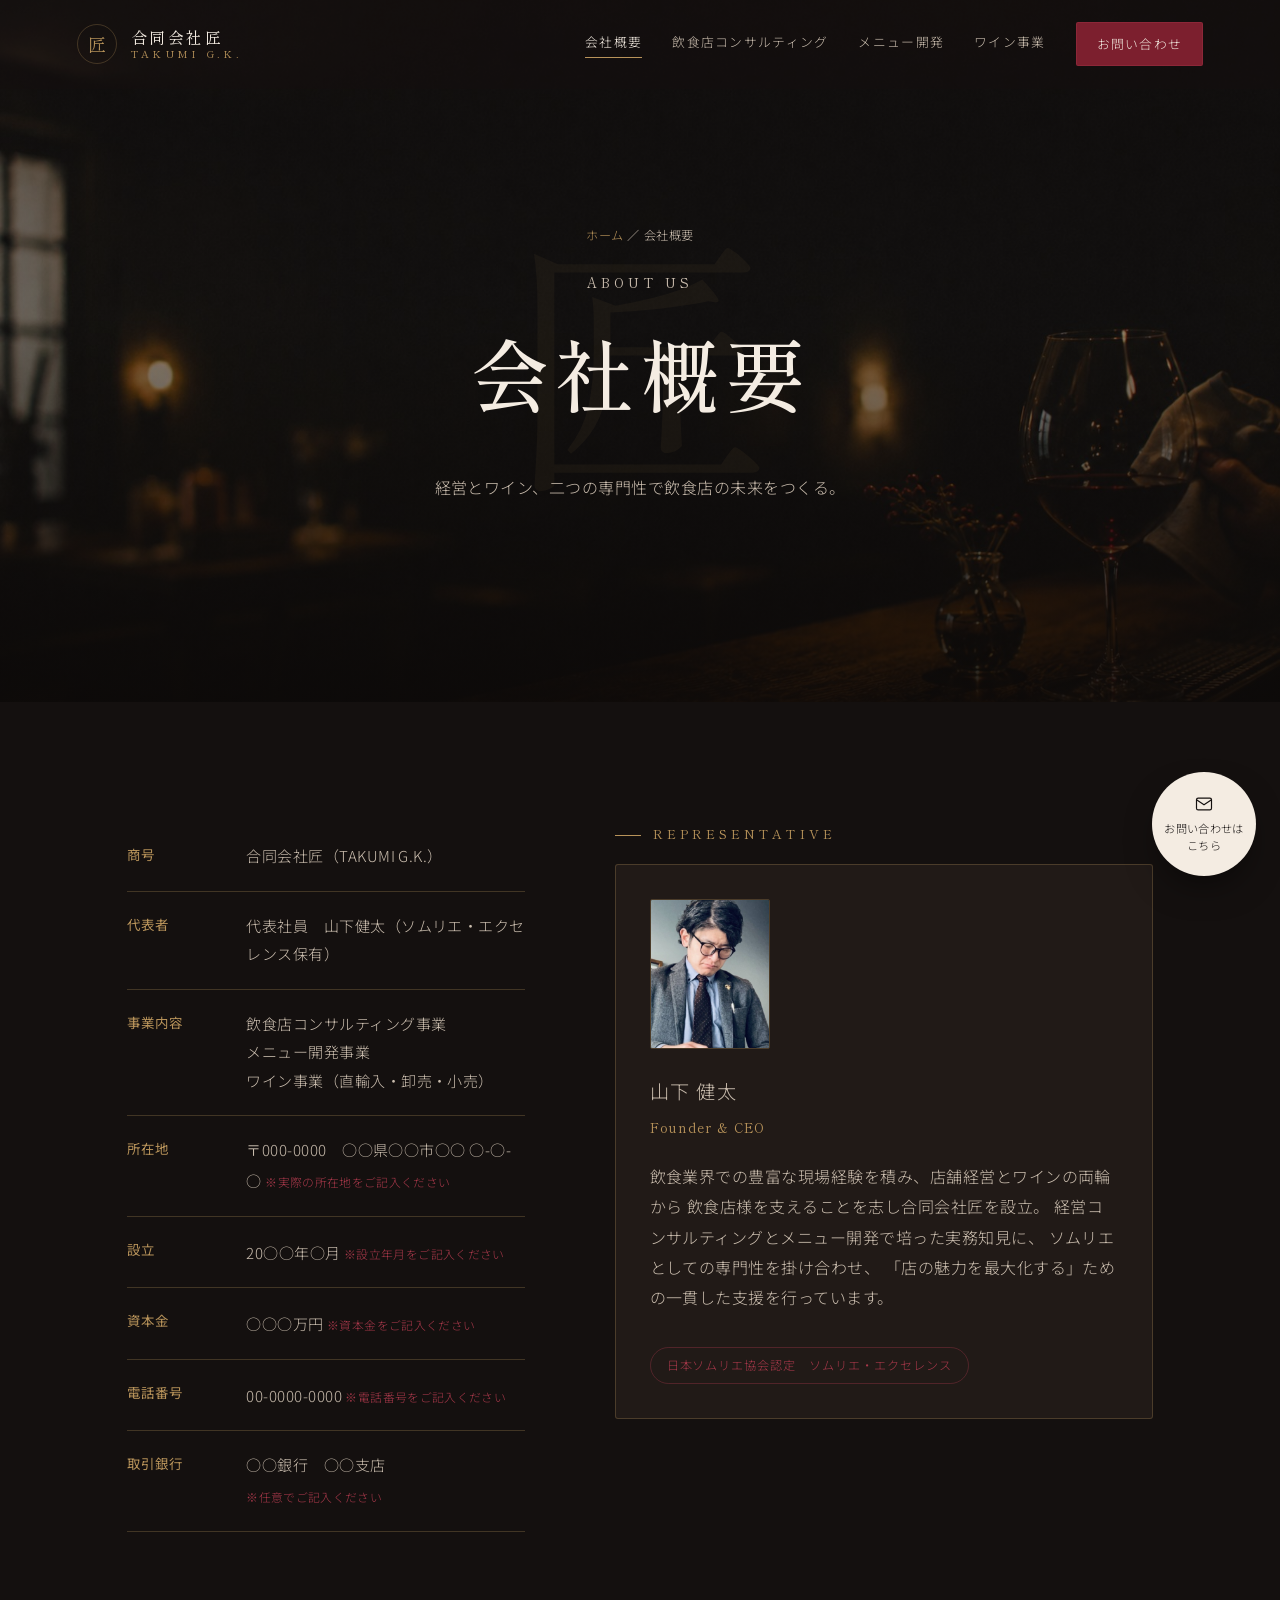
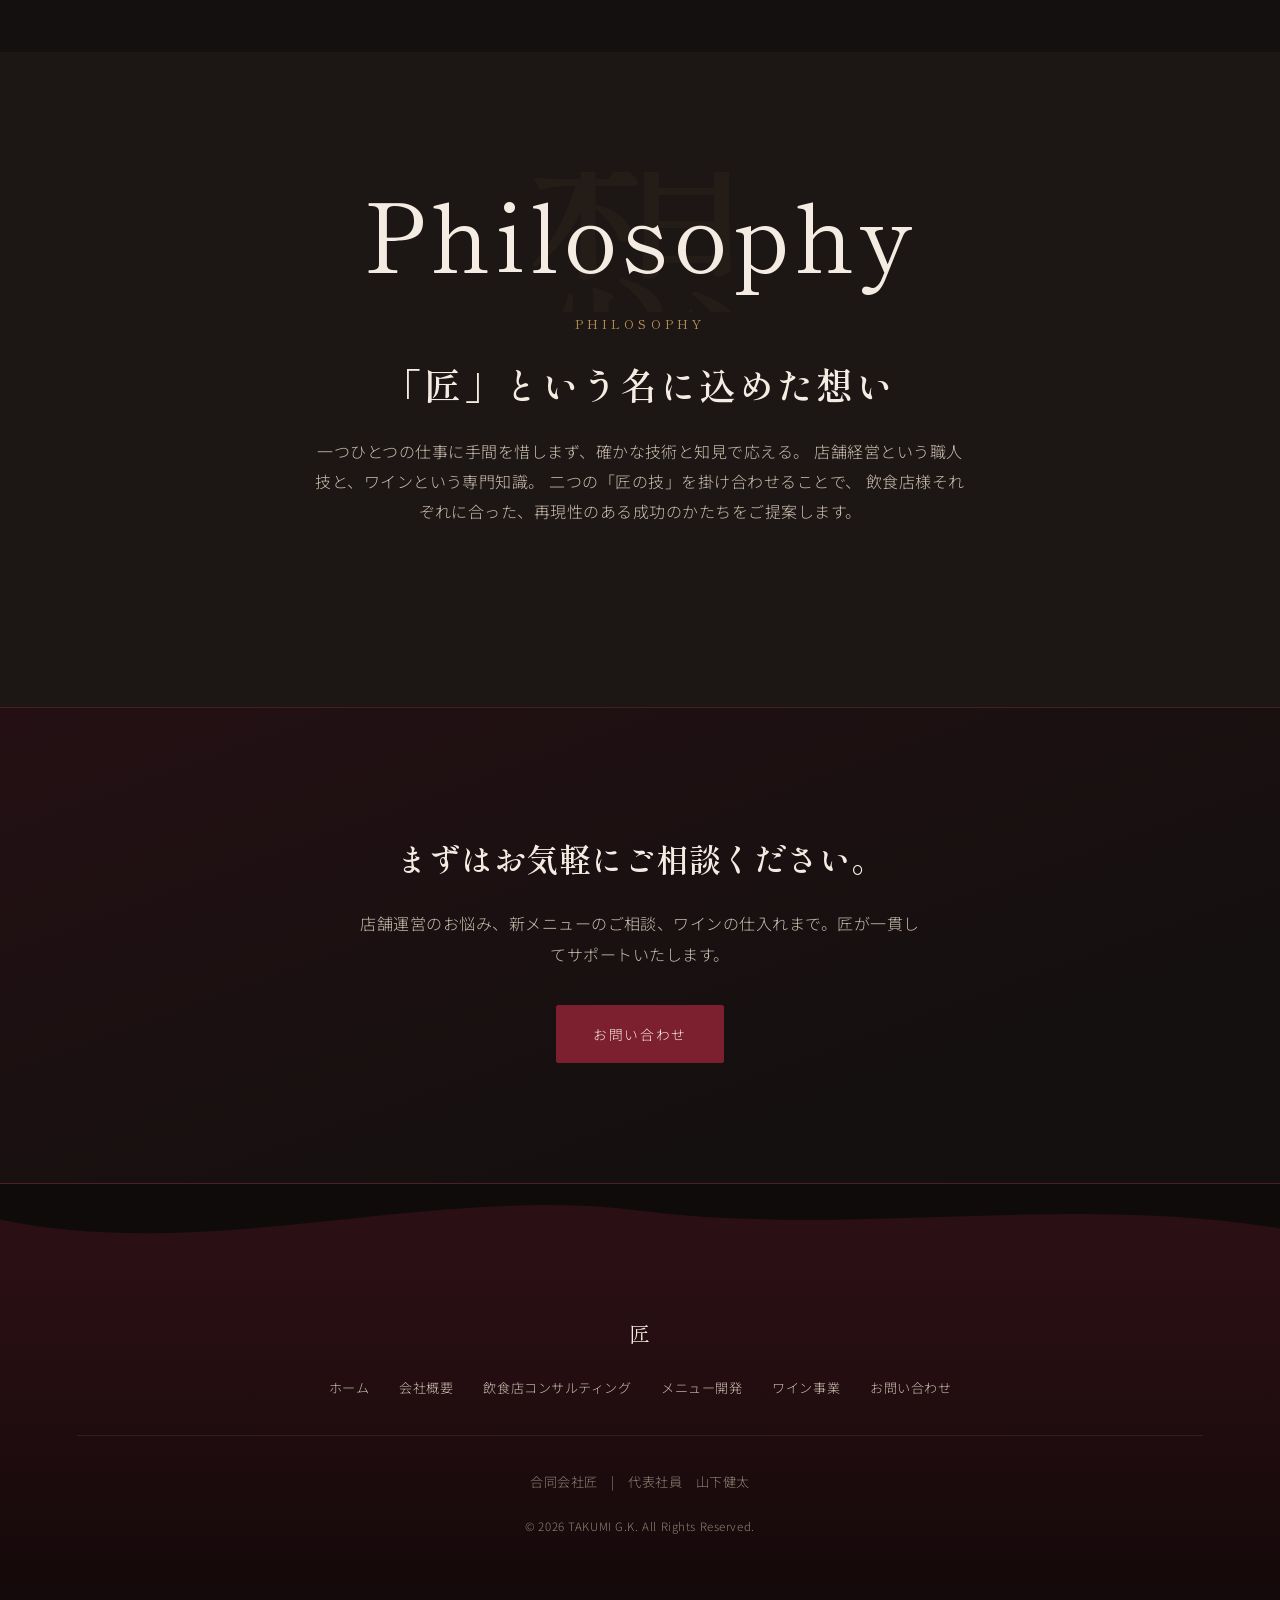
==== about.html @ 28803768 "Set up takumi-corporate-site as an independent GitHub Pages site Moves the 合同会社匠 corporate site out " ====
<!DOCTYPE html>
<html lang="ja">
<head>
<meta charset="UTF-8">
<meta name="viewport" content="width=device-width, initial-scale=1.0">
<title>会社概要 | 合同会社匠</title>
<meta name="description" content="合同会社匠の会社概要。代表社員・山下健太（ソムリエ・エクセレンス保有）が率いる、飲食店コンサルティング・メニュー開発・ワイン事業の企業情報をご紹介します。">
<link rel="icon" href="data:image/svg+xml,%3Csvg xmlns='http://www.w3.org/2000/svg' viewBox='0 0 100 100'%3E%3Crect width='100' height='100' rx='20' fill='%2314100f'/%3E%3Ctext x='50' y='68' font-size='55' text-anchor='middle' fill='%23b8935a' font-family='serif'%3E匠%3C/text%3E%3C/svg%3E">
<link rel="preconnect" href="https://fonts.googleapis.com">
<link rel="preconnect" href="https://fonts.gstatic.com" crossorigin>
<link href="https://fonts.googleapis.com/css2?family=Shippori+Mincho:wght@400;500;600;700&family=Noto+Sans+JP:wght@300;400;500&display=swap" rel="stylesheet">
<link rel="stylesheet" href="css/style.css">
<noscript><style>.reveal{opacity:1!important;transform:none!important;}.hero-eyebrow,.hero-title,.hero-tagline,.hero-cta{opacity:1!important;animation:none!important;}</style></noscript>
</head>
<body id="top">

<div class="loader" id="loader"><span class="loader-mark">匠</span><span class="loader-sub">TAKUMI G.K.</span></div>

<header class="site-header" id="siteHeader">
  <div class="header-inner">
    <a href="index.html" class="brand">
      <span class="brand-mark">匠</span>
      <span class="brand-text">
        <span class="brand-name">合同会社匠</span>
        <span class="brand-sub">TAKUMI G.K.</span>
      </span>
    </a>
    <nav class="main-nav" id="mainNav">
      <a href="about.html" class="active">会社概要</a>
      <a href="consulting.html">飲食店コンサルティング</a>
      <a href="menu-development.html">メニュー開発</a>
      <a href="wine.html">ワイン事業</a>
      <a href="contact.html" class="nav-cta">お問い合わせ</a>
    </nav>
    <button class="nav-toggle" id="navToggle" aria-label="メニュー">
      <span></span><span></span><span></span>
    </button>
  </div>
</header>

<main>

  <section class="page-hero photo-about">
    <span class="page-hero-ghost">匠</span>
    <p class="breadcrumb"><a href="index.html">ホーム</a> ／ 会社概要</p>
    <p class="page-hero-en">About Us</p>
    <h1>会社概要</h1>
    <p>経営とワイン、二つの専門性で飲食店の未来をつくる。</p>
  </section>

  <section>
    <div class="section-inner about-grid">
      <div class="reveal">
        <table class="info-table">
          <tr>
            <th>商号</th>
            <td>合同会社匠（TAKUMI G.K.）</td>
          </tr>
          <tr>
            <th>代表者</th>
            <td>代表社員　山下健太（ソムリエ・エクセレンス保有）</td>
          </tr>
          <tr>
            <th>事業内容</th>
            <td>
              飲食店コンサルティング事業<br>
              メニュー開発事業<br>
              ワイン事業（直輸入・卸売・小売）
            </td>
          </tr>
          <tr>
            <th>所在地</th>
            <td>
              〒000-0000　○○県○○市○○ ○-○-○
              <span class="placeholder-note">※実際の所在地をご記入ください</span>
            </td>
          </tr>
          <tr>
            <th>設立</th>
            <td>
              20○○年○月
              <span class="placeholder-note">※設立年月をご記入ください</span>
            </td>
          </tr>
          <tr>
            <th>資本金</th>
            <td>
              ○○○万円
              <span class="placeholder-note">※資本金をご記入ください</span>
            </td>
          </tr>
          <tr>
            <th>電話番号</th>
            <td>
              00-0000-0000
              <span class="placeholder-note">※電話番号をご記入ください</span>
            </td>
          </tr>
          <tr>
            <th>取引銀行</th>
            <td>
              ○○銀行　○○支店
              <span class="placeholder-note">※任意でご記入ください</span>
            </td>
          </tr>
        </table>
      </div>

      <div class="reveal">
        <p class="section-label">Representative</p>
        <div class="profile-card">
          <img src="images/about-profile.jpg" alt="代表 山下健太" class="profile-photo">
          <p class="profile-name">山下 健太</p>
          <span class="profile-role">Founder &amp; CEO</span>
          <p>
            飲食業界での豊富な現場経験を積み、店舗経営とワインの両輪から
            飲食店様を支えることを志し合同会社匠を設立。
            経営コンサルティングとメニュー開発で培った実務知見に、
            ソムリエとしての専門性を掛け合わせ、
            「店の魅力を最大化する」ための一貫した支援を行っています。
          </p>
          <span class="profile-cert">日本ソムリエ協会認定　ソムリエ・エクセレンス</span>
        </div>
      </div>
    </div>
  </section>

  <section class="bg-alt">
    <div class="giant-title-wrap reveal">
      <span class="ghost">想</span>
      <h2 class="giant-title">Philosophy</h2>
    </div>
    <div class="section-inner">
      <div class="section-head center reveal">
        <p class="section-label center-label">Philosophy</p>
        <h2 class="section-title">「匠」という名に込めた想い</h2>
        <p class="lead center-text">
          一つひとつの仕事に手間を惜しまず、確かな技術と知見で応える。
          店舗経営という職人技と、ワインという専門知識。
          二つの「匠の技」を掛け合わせることで、
          飲食店様それぞれに合った、再現性のある成功のかたちをご提案します。
        </p>
      </div>
    </div>
  </section>

  <section class="cta-band">
    <div class="section-inner reveal">
      <h2>まずはお気軽にご相談ください。</h2>
      <p>店舗運営のお悩み、新メニューのご相談、ワインの仕入れまで。匠が一貫してサポートいたします。</p>
      <div class="cta-buttons">
        <a href="contact.html" class="btn btn-primary">お問い合わせ</a>
      </div>
    </div>
  </section>

</main>

<footer class="site-footer">
  <svg class="footer-wave" viewBox="0 0 1440 100" preserveAspectRatio="none" xmlns="http://www.w3.org/2000/svg">
    <path fill="#2a0f14" d="M0,40 C240,90 480,0 720,30 C960,60 1200,10 1440,50 L1440,100 L0,100 Z"></path>
  </svg>
  <div class="footer-inner">
    <p class="footer-brand">匠</p>
    <nav class="footer-nav">
      <a href="index.html">ホーム</a>
      <a href="about.html">会社概要</a>
      <a href="consulting.html">飲食店コンサルティング</a>
      <a href="menu-development.html">メニュー開発</a>
      <a href="wine.html">ワイン事業</a>
      <a href="contact.html">お問い合わせ</a>
    </nav>
    <p class="footer-meta">合同会社匠　|　代表社員　山下健太</p>
    <p class="copyright">&copy; <span id="year"></span> TAKUMI G.K. All Rights Reserved.</p>
  </div>
</footer>

<a href="contact.html" class="floating-cta">
  <svg viewBox="0 0 24 24" fill="none" stroke="currentColor" stroke-width="1.4" stroke-linecap="round" stroke-linejoin="round"><rect x="3" y="5" width="18" height="14" rx="2"/><path d="m3 7 9 6 9-6"/></svg>
  お問い合わせは<br>こちら
</a>

<script src="js/script.js"></script>
</body>
</html>
---- css/style.css ----
/* ==========================================================
   合同会社匠 TAKUMI G.K. — Corporate Site Style
   ========================================================== */

:root{
  --bg:        #14100f;
  --bg-alt:    #1c1614;
  --bg-card:   #211a17;
  --ink:       #f4ece2;
  --ink-soft:  #cabdae;
  --ink-mute:  #8f8275;
  --gold:      #b8935a;
  --gold-soft: #8d774f;
  --gold-line: rgba(184,147,90,0.28);
  --wine:      #7c1f2e;
  --wine-light:#a8384a;
  --wine-line: rgba(168,56,74,0.35);
  --serif:     'Shippori Mincho', 'Noto Serif JP', serif;
  --sans:      'Noto Sans JP', -apple-system, BlinkMacSystemFont, sans-serif;
  --accent-en: var(--serif); /* unified to one elegant serif — no second typeface */
  --ease: cubic-bezier(.22,.61,.36,1);
}

*, *::before, *::after{ box-sizing: border-box; }
html{ scroll-behavior: smooth; }

/* ---------- Loader ---------- */
.loader{
  position:fixed; inset:0; z-index:999;
  background: var(--bg);
  display:flex; align-items:center; justify-content:center; flex-direction:column;
  transition: opacity .9s var(--ease), visibility .9s var(--ease);
}
.loader-mark{
  font-family: var(--serif); color: var(--gold); font-size: 2.4rem;
  letter-spacing: .5em; padding-left: .5em;
  opacity:0; animation: loaderFade 1.6s var(--ease) forwards;
}
.loader-sub{
  display:block; font-family: var(--accent-en); font-style: normal;
  font-size: .7rem; letter-spacing: .4em; color: var(--ink-mute);
  margin-top: 16px; text-align:center;
  opacity:0; animation: loaderFade 1.6s .3s var(--ease) forwards;
}
@keyframes loaderFade{ to{ opacity:1; } }
.loader.done{ opacity:0; visibility:hidden; pointer-events:none; }

body{
  margin:0;
  background: var(--bg);
  color: var(--ink);
  font-family: var(--sans);
  font-weight: 300;
  line-height: 1.9;
  letter-spacing: .03em;
  -webkit-font-smoothing: antialiased;
  overflow-x: hidden;
}
img{ max-width:100%; display:block; }
a{ color: inherit; text-decoration:none; }
h1,h2,h3{ font-family: var(--serif); font-weight: 600; margin:0; }
ul{ margin:0; padding:0; list-style:none; }
.section-inner{
  max-width: 1180px;
  margin: 0 auto;
  padding: 0 6vw;
}

/* ---------- Header ---------- */
.site-header{
  position: fixed; top:0; left:0; right:0; z-index: 200;
  padding: 22px 0;
  transition: background .5s var(--ease), padding .4s var(--ease), border-color .5s var(--ease);
  border-bottom: 1px solid transparent;
  background: rgba(20,16,15,0.55);
}
.site-header.scrolled{
  background: rgba(20,16,15,0.94);
  backdrop-filter: blur(10px);
  padding: 12px 0;
  border-color: var(--gold-line);
}
.header-inner{
  max-width: 1280px; margin:0 auto; padding: 0 6vw;
  display:flex; align-items:center; justify-content:space-between;
}
.brand{ display:flex; align-items:center; gap:14px; }
.brand-mark{
  width: 40px; height: 40px; border-radius: 50%;
  border: 1px solid var(--gold-line);
  display:flex; align-items:center; justify-content:center;
  font-family: var(--serif); font-size: 1.15rem; color: var(--gold);
  transition: height .4s var(--ease), width .4s var(--ease);
}
.brand-text{ display:flex; flex-direction:column; line-height:1.2; }
.brand-name{ font-family: var(--serif); font-size: 1rem; letter-spacing:.16em; color: var(--ink); }
.brand-sub{
  font-family: var(--accent-en); font-size: .64rem; letter-spacing: .32em;
  color: var(--gold); font-style: normal; text-transform: uppercase;
}
.main-nav{ display:flex; align-items:center; gap: 30px; }
.main-nav a{
  font-size: .8rem; letter-spacing: .1em; color: var(--ink-soft);
  position: relative; padding-bottom: 4px; transition: color .3s;
}
.main-nav a:not(.nav-cta):after{
  content:''; position:absolute; left:0; bottom:0; width:0; height:1px;
  background: var(--gold); transition: width .35s var(--ease);
}
.main-nav a:not(.nav-cta):hover,
.main-nav a.active{ color: var(--ink); }
.main-nav a:not(.nav-cta):hover:after,
.main-nav a.active:after{ width:100%; }
.nav-cta{
  border: 1px solid var(--wine-line);
  background: var(--wine);
  padding: 9px 20px !important;
  border-radius: 2px;
  color: var(--ink) !important;
}
.nav-cta:hover{ background: var(--wine-light); border-color: var(--wine-light); }

.nav-toggle{
  display:none; flex-direction:column; justify-content:center; gap:5px;
  width:34px; height:34px; background:none; border:none; cursor:pointer; z-index:210;
}
.nav-toggle span{ width:100%; height:1px; background: var(--ink); transition: transform .35s var(--ease), opacity .3s; }

/* ---------- Hero (home) — sticky "curtain" hero: the next section
   scrolls up over it while it stays pinned, like megui-restaurant.com ---------- */
.hero{
  position: sticky; top: 0; z-index: 0; min-height: 92svh;
  display:flex; align-items:center; justify-content:center;
  overflow:hidden;
  background:
    linear-gradient(180deg, rgba(16,12,11,.5) 0%, rgba(16,12,11,.4) 45%, rgba(12,9,8,.92) 100%),
    radial-gradient(ellipse 80% 60% at 50% 0%, rgba(124,31,46,.35), transparent 60%),
    url('../images/hero-sommelier-window.jpg') center 25% / cover no-repeat;
}
.hero-pattern{
  position:absolute; inset:0; opacity:.35; mix-blend-mode: soft-light;
  background-image: url("data:image/svg+xml,%3Csvg xmlns='http://www.w3.org/2000/svg' width='84' height='145.4' viewBox='0 0 84 145.4'%3E%3Cg fill='none' stroke='%23e9d3ab' stroke-width='0.5' opacity='0.45'%3E%3Cpath d='M42 0 L84 24.2 L84 72.7 L42 96.9 L0 72.7 L0 24.2 Z'/%3E%3Cpath d='M42 0 L42 96.9 M0 24.2 L84 72.7 M84 24.2 L0 72.7'/%3E%3C/g%3E%3C/svg%3E");
  background-size: 110px 190px;
}
.hero-content{ position:relative; z-index:2; text-align:center; color: var(--ink); padding: 140px 20px 80px; }
.hero-eyebrow{
  font-family: var(--accent-en); font-style: normal; letter-spacing: .38em;
  font-size: .92rem; color: var(--gold); margin: 0 0 26px;
  text-transform: uppercase; opacity:0; animation: fadeUp 1s .4s var(--ease) forwards;
}
.hero-title{
  font-size: clamp(2.4rem, 6vw, 4.4rem); letter-spacing: .1em; line-height:1.3;
  opacity:0; animation: fadeUp 1.2s .7s var(--ease) forwards;
}
.hero-title .en{
  display:block; font-family: var(--accent-en); font-style: normal; font-weight:400;
  font-size: .32em; letter-spacing: .5em; color: var(--gold); margin-top: 18px;
}
.hero-tagline{
  margin: 30px auto 0; max-width: 620px; font-size: 1rem; color: var(--ink-soft);
  opacity:0; animation: fadeUp 1.2s 1s var(--ease) forwards;
}
.hero-cta{
  margin-top: 44px; display:flex; gap:18px; justify-content:center; flex-wrap:wrap;
  opacity:0; animation: fadeUp 1.2s 1.3s var(--ease) forwards;
}
@keyframes fadeUp{ from{ opacity:0; transform: translateY(22px);} to{ opacity:1; transform:none; } }

.hero-scroll{
  position:absolute; left: 6vw; bottom:40px; z-index:2;
  display:flex; flex-direction:column; align-items:center; gap:14px;
  color: var(--ink-soft);
}
.hero-scroll .scroll-label{
  writing-mode: vertical-rl; font-family: var(--accent-en); font-style:normal;
  letter-spacing:.2em; font-size:.78rem; text-transform:uppercase;
}
.hero-scroll .scroll-line{ width:1px; height:64px; overflow:hidden; }
.hero-scroll .scroll-line span{
  display:block; width:1px; height:100%; background: var(--gold);
  animation: scrollLine 2.2s ease-in-out infinite;
}
@keyframes scrollLine{
  0%{ transform: translateY(-100%);} 50%{ transform: translateY(0);} 100%{ transform: translateY(100%);}
}

/* ---------- Buttons ---------- */
.btn{
  display:inline-block; padding: 15px 36px;
  letter-spacing: .12em; font-size: .86rem; border-radius: 2px;
  transition: background .35s var(--ease), color .35s var(--ease), border-color .35s var(--ease);
}
.btn-primary{ background: var(--wine); color: var(--ink); border: 1px solid var(--wine); }
.btn-primary:hover{ background: var(--wine-light); border-color: var(--wine-light); }
.btn-ghost{ border: 1px solid var(--gold-line); color: var(--gold); }
.btn-ghost:hover{ background: var(--gold); color: var(--bg); border-color: var(--gold); }

/* ---------- Page hero (inner pages) — same sticky "curtain" treatment ---------- */
.page-hero{
  position: sticky; top: 0; z-index: 0;
  min-height: 78svh; padding: 120px 6vw; text-align:center; overflow:hidden;
  display:flex; flex-direction:column; align-items:center; justify-content:center;
  background:
    radial-gradient(ellipse 70% 60% at 50% 0%, rgba(124,31,46,.3), transparent 65%),
    var(--bg-alt);
}
/* photo variants — same dark overlay treatment as .hero, per-page background image */
.page-hero.photo-wine{
  background:
    linear-gradient(180deg, rgba(16,12,11,.55) 0%, rgba(16,12,11,.45) 45%, rgba(12,9,8,.9) 100%),
    url('../images/wine-cellar-corridor.jpg') center 45% / cover no-repeat;
}
.page-hero.photo-consulting{
  background:
    linear-gradient(180deg, rgba(16,12,11,.6) 0%, rgba(16,12,11,.45) 45%, rgba(12,9,8,.9) 100%),
    url('../images/restaurant-counter-glass.jpg') center 40% / cover no-repeat;
}
.page-hero.photo-about{
  background:
    linear-gradient(180deg, rgba(16,12,11,.6) 0%, rgba(16,12,11,.45) 45%, rgba(12,9,8,.9) 100%),
    url('../images/about-hero.jpg') center 55% / cover no-repeat;
}
.page-hero.photo-contact{
  background:
    linear-gradient(180deg, rgba(16,12,11,.6) 0%, rgba(16,12,11,.45) 45%, rgba(12,9,8,.9) 100%),
    url('../images/contact-hero.jpg') center 55% / cover no-repeat;
}
.page-hero.photo-menu{
  background:
    linear-gradient(180deg, rgba(16,12,11,.6) 0%, rgba(16,12,11,.45) 45%, rgba(12,9,8,.9) 100%),
    url('../images/menu-hero.jpg') center 50% / cover no-repeat;
}
.page-hero-en{
  position:relative; z-index:1;
  font-family: var(--accent-en); font-style: normal; letter-spacing:.32em;
  color: var(--gold); font-size: .82rem; text-transform:uppercase; margin: 0 0 20px;
}
.page-hero-ghost{
  position:absolute; left:50%; top:50%; transform:translate(-50%,-50%);
  font-family: var(--serif); font-size: clamp(7rem, 26vw, 17rem);
  color: var(--gold); opacity:.06; white-space:nowrap; pointer-events:none;
  z-index:0; user-select:none; line-height:1;
}
.page-hero h1{
  position:relative; z-index:1;
  font-size: clamp(2.6rem, 8vw, 5rem); font-weight:500; letter-spacing:.06em;
}
.page-hero p{ position:relative; z-index:1; color: var(--ink-soft); max-width: 620px; margin: 24px auto 0; }
.breadcrumb{
  position:relative; z-index:1; font-size:.76rem; color: var(--ink-mute);
  letter-spacing:.05em; margin-bottom: 26px;
}
.breadcrumb a{ color: var(--gold); }

/* ---------- Reveal ---------- */
.reveal{ opacity:0; transform: translateY(36px); transition: opacity 1s var(--ease), transform 1s var(--ease); }
.reveal.in{ opacity:1; transform:none; }

/* ---------- Section common ---------- */
/* every section after the sticky hero needs an opaque background and a
   higher stacking position so it slides over the pinned hero as it scrolls */
section{ position: relative; z-index: 1; padding: 120px 0; background: var(--bg); }
.bg-alt{ background: var(--bg-alt); }

/* ---------- Giant title divider (large thin English heading + ghost watermark) ---------- */
.giant-title-wrap{
  position:relative; text-align:center; padding: 10px 0 30px; overflow:hidden;
}
.giant-title-wrap .ghost{
  position:absolute; left:50%; top:50%; transform:translate(-50%,-52%);
  font-family: var(--serif); font-size: clamp(6rem, 22vw, 15rem);
  color: var(--gold); opacity:.05; white-space:nowrap; pointer-events:none;
  z-index:0; user-select:none; line-height:1;
}
.giant-title-wrap .giant-title{
  position:relative; z-index:1; margin:0;
  font-family: var(--accent-en); font-style: normal; font-weight: 400;
  font-size: clamp(2.6rem, 9vw, 6rem); letter-spacing:.04em; color: var(--ink);
  line-height:1.05;
}
.giant-title-wrap .giant-sub{
  position:relative; z-index:1; display:block; margin-top:18px;
  font-size:.86rem; color: var(--ink-mute); letter-spacing:.06em;
}

/* ---------- Floating CTA (persistent, fixed — replaces to-top) ---------- */
.floating-cta{
  position:fixed; right: 24px; bottom: 24px; z-index: 250;
  width: 104px; height: 104px; border-radius: 50%;
  background: var(--ink); color: var(--bg);
  display:flex; flex-direction:column; align-items:center; justify-content:center;
  text-align:center; font-size:.7rem; letter-spacing:.03em; line-height:1.5;
  box-shadow: 0 16px 36px -12px rgba(0,0,0,.6);
  transition: transform .35s var(--ease), background .35s var(--ease), color .35s var(--ease);
}
.floating-cta svg{ width:20px; height:20px; margin-bottom:6px; }
.floating-cta:hover{ transform: translateY(-4px); background: var(--wine); color: var(--ink); }
@media (max-width: 720px){
  .floating-cta{ width:84px; height:84px; font-size:.62rem; right:16px; bottom:16px; }
  .floating-cta svg{ width:17px; height:17px; margin-bottom:4px; }
}
.section-label{
  font-family: var(--accent-en); font-style: normal; color: var(--gold);
  letter-spacing: .32em; font-size: .8rem; text-transform: uppercase; margin: 0 0 18px;
}
.section-label::before{
  content:''; display:inline-block; width:26px; height:1px; background: var(--gold);
  margin-right:12px; vertical-align: middle;
}
.center-label::before{ display:none; }
.section-title{
  font-size: clamp(1.6rem, 3.2vw, 2.3rem); line-height: 1.6; color: var(--ink);
  letter-spacing: .06em;
}
.section-head.center{ text-align:center; margin-bottom: 60px; }
.lead{ color: var(--ink-soft); font-size: 1rem; }
.center-text{ max-width: 660px; margin: 22px auto 0; }
p{ color: var(--ink-soft); }

/* ---------- Intro / split ---------- */
.split-grid{
  display:grid; grid-template-columns: 1fr 1fr; gap: 7vw; align-items:center;
}
.split-visual{
  position:relative; aspect-ratio: 4/5; border-radius: 2px; overflow:hidden;
  border: 1px solid var(--gold-line);
  background:
    radial-gradient(circle at 30% 20%, rgba(184,147,90,.18), transparent 55%),
    radial-gradient(circle at 75% 80%, rgba(124,31,46,.4), transparent 55%),
    linear-gradient(160deg, #241b18, #170f0e 70%);
  display:flex; align-items:center; justify-content:center;
}
.split-visual .glyph{
  width: 46%; height: auto; opacity:.9;
}
.split-visual img{
  width:100%; height:100%; object-fit:cover; display:block;
}
.split-text p{ margin: 0 0 20px; }
.split-text p:last-child{ margin-bottom:0; }

/* ---------- Service cards ---------- */
.card-grid{
  display:grid; grid-template-columns: repeat(3, 1fr); gap: 30px;
}
.service-card{
  background: var(--bg-card); border: 1px solid var(--gold-line); border-radius: 3px;
  padding: 46px 34px; text-align:center;
  transition: border-color .4s, transform .4s var(--ease);
}
.service-card:hover{ border-color: var(--gold); transform: translateY(-6px); }
.service-card .icon{
  width:56px; height:56px; margin: 0 auto 26px;
  display:flex; align-items:center; justify-content:center;
  border-radius:50%; border: 1px solid var(--wine-line); color: var(--wine-light);
}
.service-card .icon svg{ width:26px; height:26px; }
.service-card h3{ font-size: 1.1rem; letter-spacing:.06em; margin-bottom: 16px; }
.service-card p{ font-size: .92rem; margin: 0 0 24px; }
.service-card .more{
  font-family: var(--accent-en); font-style: normal; color: var(--gold);
  letter-spacing: .1em; font-size: .82rem; text-transform:uppercase;
  border-bottom: 1px solid var(--gold-line); padding-bottom: 4px;
}

/* ---------- Detail blocks (wine business) ---------- */
.detail-block{
  display:grid; grid-template-columns: 1fr 1fr; gap: 7vw; align-items:center;
  padding: 90px 0; border-top: 1px solid var(--gold-line);
}
.detail-block:first-of-type{ border-top:none; }
.detail-block.reverse{ direction: rtl; }
.detail-block.reverse > *{ direction: ltr; }
.detail-num{
  font-family: var(--accent-en); font-style: normal; color: var(--wine-light);
  font-size: 1rem; letter-spacing:.2em; margin-bottom: 14px; display:block;
}
.detail-block h3{ font-size: 1.4rem; letter-spacing:.06em; margin-bottom: 20px; }
.detail-block p{ margin: 0 0 16px; }
.detail-visual{
  aspect-ratio: 4/3; border-radius: 2px; border: 1px solid var(--gold-line);
  background:
    radial-gradient(circle at 25% 25%, rgba(184,147,90,.16), transparent 55%),
    radial-gradient(circle at 80% 75%, rgba(124,31,46,.42), transparent 55%),
    linear-gradient(160deg, #241b18, #170f0e 70%);
  display:flex; align-items:center; justify-content:center;
}
.detail-visual svg{ width: 34%; height:auto; opacity:.9; }
.detail-visual img{
  width:100%; height:100%; object-fit:cover; display:block;
}

/* ---------- Stat / feature strip ---------- */
.feature-strip{
  display:grid; grid-template-columns: repeat(4, 1fr); gap: 20px;
  margin-top: 64px;
}
.feature-item{
  border-top: 1px solid var(--gold-line); padding-top: 20px;
}
.feature-item .num{
  font-family: var(--accent-en); color: var(--gold); font-size: 1.8rem; display:block; margin-bottom:8px;
}
.feature-item p{ font-size: .84rem; margin:0; }

/* ---------- About table ---------- */
.about-grid{ display:grid; grid-template-columns: .85fr 1.15fr; gap: 7vw; align-items:start; }
.info-table{ width:100%; border-collapse: collapse; }
.info-table tr{ border-bottom: 1px solid var(--gold-line); }
.info-table th, .info-table td{
  text-align:left; padding: 20px 0; font-weight:300; vertical-align:top;
}
.info-table th{
  width: 30%; color: var(--gold); font-size: .84rem; letter-spacing:.08em; font-weight:400;
}
.info-table td{ color: var(--ink-soft); font-size: .94rem; }
.placeholder-note{
  display:inline-block; margin-top:6px; font-size:.74rem; color: var(--wine-light);
  letter-spacing:.03em;
}
.profile-card{
  background: var(--bg-card); border:1px solid var(--gold-line); border-radius:3px; padding: 34px;
}
.profile-photo{
  width: 120px; aspect-ratio: 4/5; object-fit: cover; border-radius: 2px;
  border: 1px solid var(--gold-line); display:block; margin-bottom: 24px;
}
.profile-name{ font-size:1.2rem; letter-spacing:.08em; margin-bottom:6px; }
.profile-role{ font-family: var(--accent-en); font-style:normal; color: var(--gold); font-size:.82rem; letter-spacing:.1em; margin-bottom:20px; display:block; }
.profile-cert{
  display:inline-block; margin-top:18px; padding: 6px 16px; border:1px solid var(--wine-line);
  color: var(--wine-light); font-size:.76rem; letter-spacing:.08em; border-radius:20px;
}

/* ---------- Timeline / process ---------- */
.process-list{ counter-reset: step; margin-top: 20px; }
.process-item{
  position:relative; padding: 30px 0 30px 64px; border-top: 1px solid var(--gold-line);
}
.process-item:first-child{ border-top:none; }
.process-item::before{
  counter-increment: step; content: counter(step, decimal-leading-zero);
  position:absolute; left:0; top: 28px; font-family: var(--accent-en); font-style:normal;
  color: var(--wine-light); font-size:1.3rem;
}
.process-item h4{ font-size:1.02rem; letter-spacing:.05em; margin-bottom:10px; color: var(--ink); font-family: var(--serif); }
.process-item p{ margin:0; font-size:.92rem; }

/* ---------- CTA band ---------- */
.cta-band{
  background: linear-gradient(160deg, #241014, #14100f 75%);
  border-top: 1px solid var(--wine-line); border-bottom: 1px solid var(--wine-line);
  text-align:center;
}
.cta-band h2{ font-size: clamp(1.5rem, 3vw, 2rem); margin-bottom: 20px; }
.cta-band p{ max-width: 560px; margin: 0 auto 36px; }
.cta-buttons{ display:flex; gap:18px; justify-content:center; flex-wrap:wrap; }

/* ---------- Contact ---------- */
.contact-grid{ display:grid; grid-template-columns: 1fr 1fr; gap: 6vw; align-items:start; }
.info-row{
  display:grid; grid-template-columns: 96px 1fr; gap: 18px;
  padding: 18px 0; border-bottom: 1px solid var(--gold-line);
}
dl{ margin:0; }
dt{ color: var(--gold); font-size: .82rem; letter-spacing: .1em; padding-top:2px; }
dd{ margin:0; color: var(--ink-soft); font-size:.94rem; }
dd a:hover{ color: var(--gold); }
.contact-form{
  background: var(--bg-card); border:1px solid var(--gold-line); border-radius:3px; padding: 40px;
}
.form-row{ margin-bottom: 22px; }
.form-row label{ display:block; font-size:.82rem; color: var(--gold); letter-spacing:.06em; margin-bottom:10px; }
.form-row input, .form-row textarea, .form-row select{
  width:100%; background: var(--bg-alt); border: 1px solid var(--gold-line); border-radius:2px;
  color: var(--ink); padding: 13px 14px; font-family: var(--sans); font-size:.92rem;
}
.form-row input:focus, .form-row textarea:focus, .form-row select:focus{
  outline:none; border-color: var(--gold);
}
.form-row textarea{ resize: vertical; min-height: 130px; }
.form-note{ font-size:.78rem; color: var(--ink-mute); margin-top: -8px; margin-bottom: 26px; }
.submit-btn{
  width:100%; background: var(--wine); border:1px solid var(--wine); color: var(--ink);
  padding: 15px; border-radius:2px; font-family: var(--sans); font-size:.92rem;
  letter-spacing:.1em; cursor:pointer; transition: background .3s var(--ease);
}
.submit-btn:hover{ background: var(--wine-light); }

/* ---------- Footer ---------- */
.site-footer{ background: #0f0b0a; position:relative; }
.footer-wave{ display:block; width:100%; height:auto; }
.footer-inner{
  background: linear-gradient(180deg, #2a0f14, #14090a);
  text-align:center; padding: 20px 6vw 50px;
}
.footer-brand{
  font-family: var(--serif); font-size: 1.3rem; letter-spacing:.3em; padding-left:.3em;
  color: var(--ink); margin-bottom: 22px;
}
.footer-nav{
  display:flex; flex-wrap:wrap; justify-content:center; gap: 22px 30px;
  margin-bottom: 34px; padding-bottom: 34px; border-bottom: 1px solid rgba(255,255,255,.08);
}
.footer-nav a{ font-size:.82rem; color: var(--ink-soft); letter-spacing:.04em; }
.footer-nav a:hover{ color: var(--gold); }
.footer-meta{ color: var(--ink-mute); font-size:.82rem; margin: 4px 0; }
.copyright{ margin-top: 22px; font-size:.72rem; letter-spacing:.05em; color: var(--ink-mute); }

/* ---------- Responsive ---------- */
.sp-only{ display:none; }

@media (max-width: 980px){
  section{ padding: 90px 0; }
  .split-grid, .about-grid, .contact-grid{ grid-template-columns: 1fr; gap: 46px; }
  .card-grid{ grid-template-columns: 1fr 1fr; }
  .detail-block, .detail-block.reverse{ grid-template-columns:1fr; direction:ltr; gap: 34px; }
  .detail-block.reverse > *{ direction: ltr; }
  .detail-visual{ order:-1; }
  .feature-strip{ grid-template-columns: 1fr 1fr; }
}

@media (max-width: 720px){
  .sp-only{ display:inline; }
  .main-nav{
    position: fixed; inset: 0 0 0 auto; width: min(78vw, 320px);
    background: var(--bg-alt); flex-direction:column; align-items:flex-start;
    justify-content:center; gap: 26px; padding: 0 44px;
    transform: translateX(100%); transition: transform .5s var(--ease);
    border-left: 1px solid var(--gold-line);
  }
  .main-nav.open{ transform: translateX(0); }
  .nav-toggle{ display:flex; }
  .nav-toggle.open span:nth-child(1){ transform: translateY(6px) rotate(45deg); }
  .nav-toggle.open span:nth-child(2){ opacity:0; }
  .nav-toggle.open span:nth-child(3){ transform: translateY(-6px) rotate(-45deg); }
  .nav-cta{ order: 10; }

  .card-grid{ grid-template-columns: 1fr; }
  .feature-strip{ grid-template-columns: 1fr 1fr; }
  .page-hero{ padding: 150px 6vw 70px; }
}
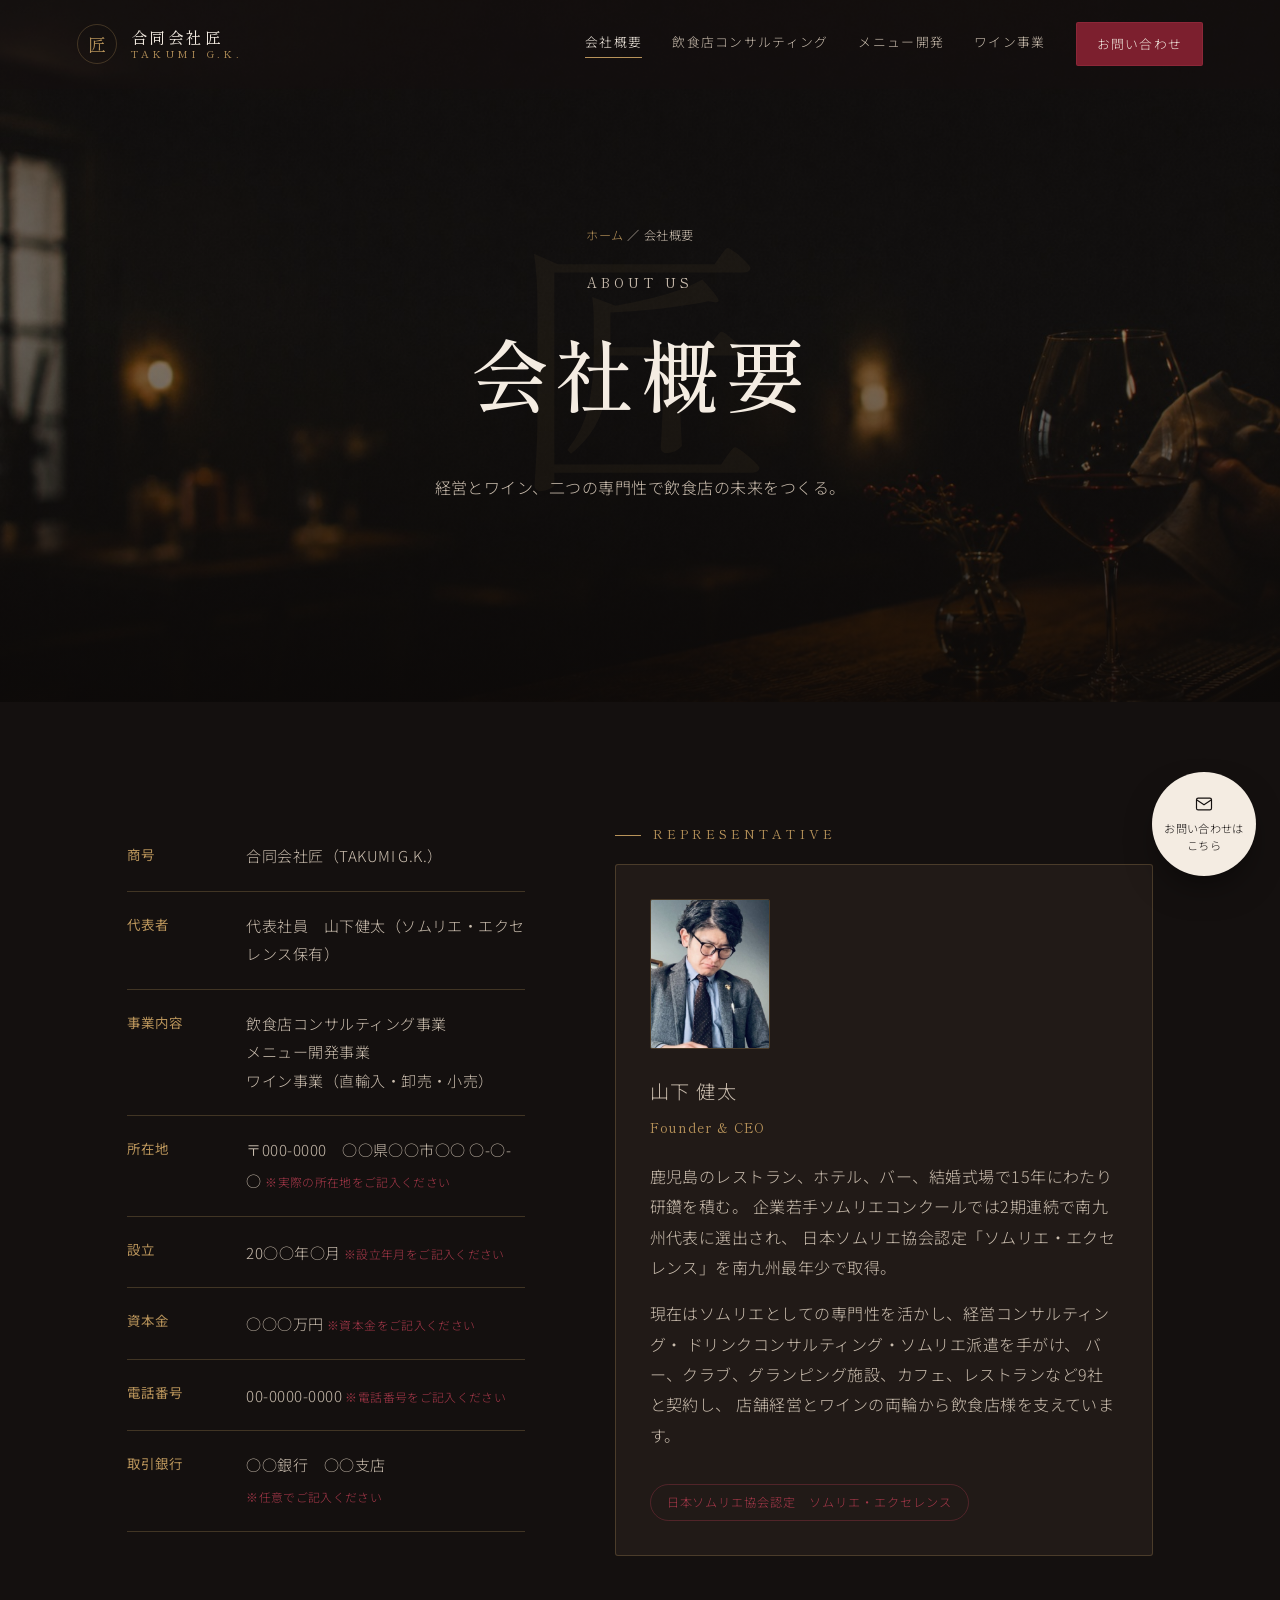
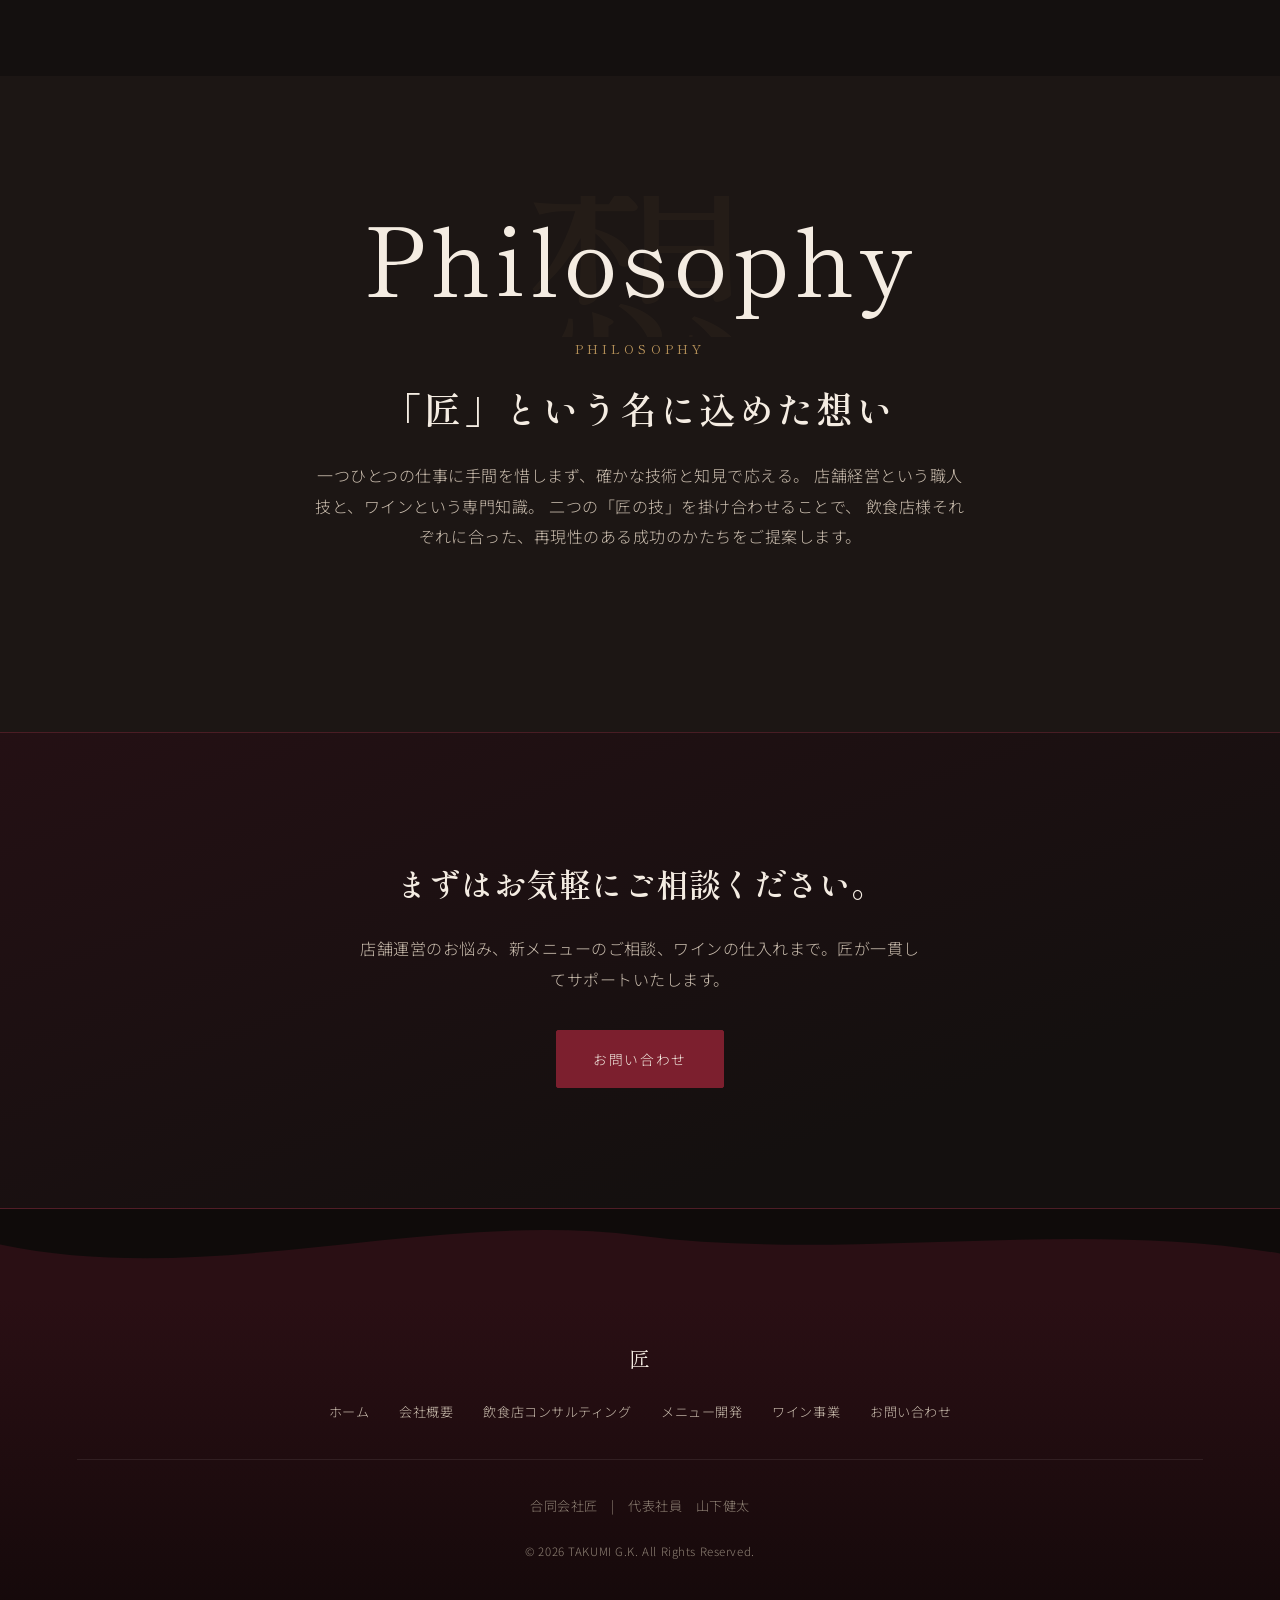
==== commit 12e4f828: "Update representative profile with detailed career info Reflects the founder's actual career history" ====
--- a/about.html
+++ b/about.html
@@ -113,11 +113,15 @@
           <p class="profile-name">山下 健太</p>
           <span class="profile-role">Founder &amp; CEO</span>
           <p>
-            飲食業界での豊富な現場経験を積み、店舗経営とワインの両輪から
-            飲食店様を支えることを志し合同会社匠を設立。
-            経営コンサルティングとメニュー開発で培った実務知見に、
-            ソムリエとしての専門性を掛け合わせ、
-            「店の魅力を最大化する」ための一貫した支援を行っています。
+            鹿児島のレストラン、ホテル、バー、結婚式場で15年にわたり研鑽を積む。
+            企業若手ソムリエコンクールでは2期連続で南九州代表に選出され、
+            日本ソムリエ協会認定「ソムリエ・エクセレンス」を南九州最年少で取得。
+          </p>
+          <p>
+            現在はソムリエとしての専門性を活かし、経営コンサルティング・
+            ドリンクコンサルティング・ソムリエ派遣を手がけ、
+            バー、クラブ、グランピング施設、カフェ、レストランなど9社と契約し、
+            店舗経営とワインの両輪から飲食店様を支えています。
           </p>
           <span class="profile-cert">日本ソムリエ協会認定　ソムリエ・エクセレンス</span>
         </div>
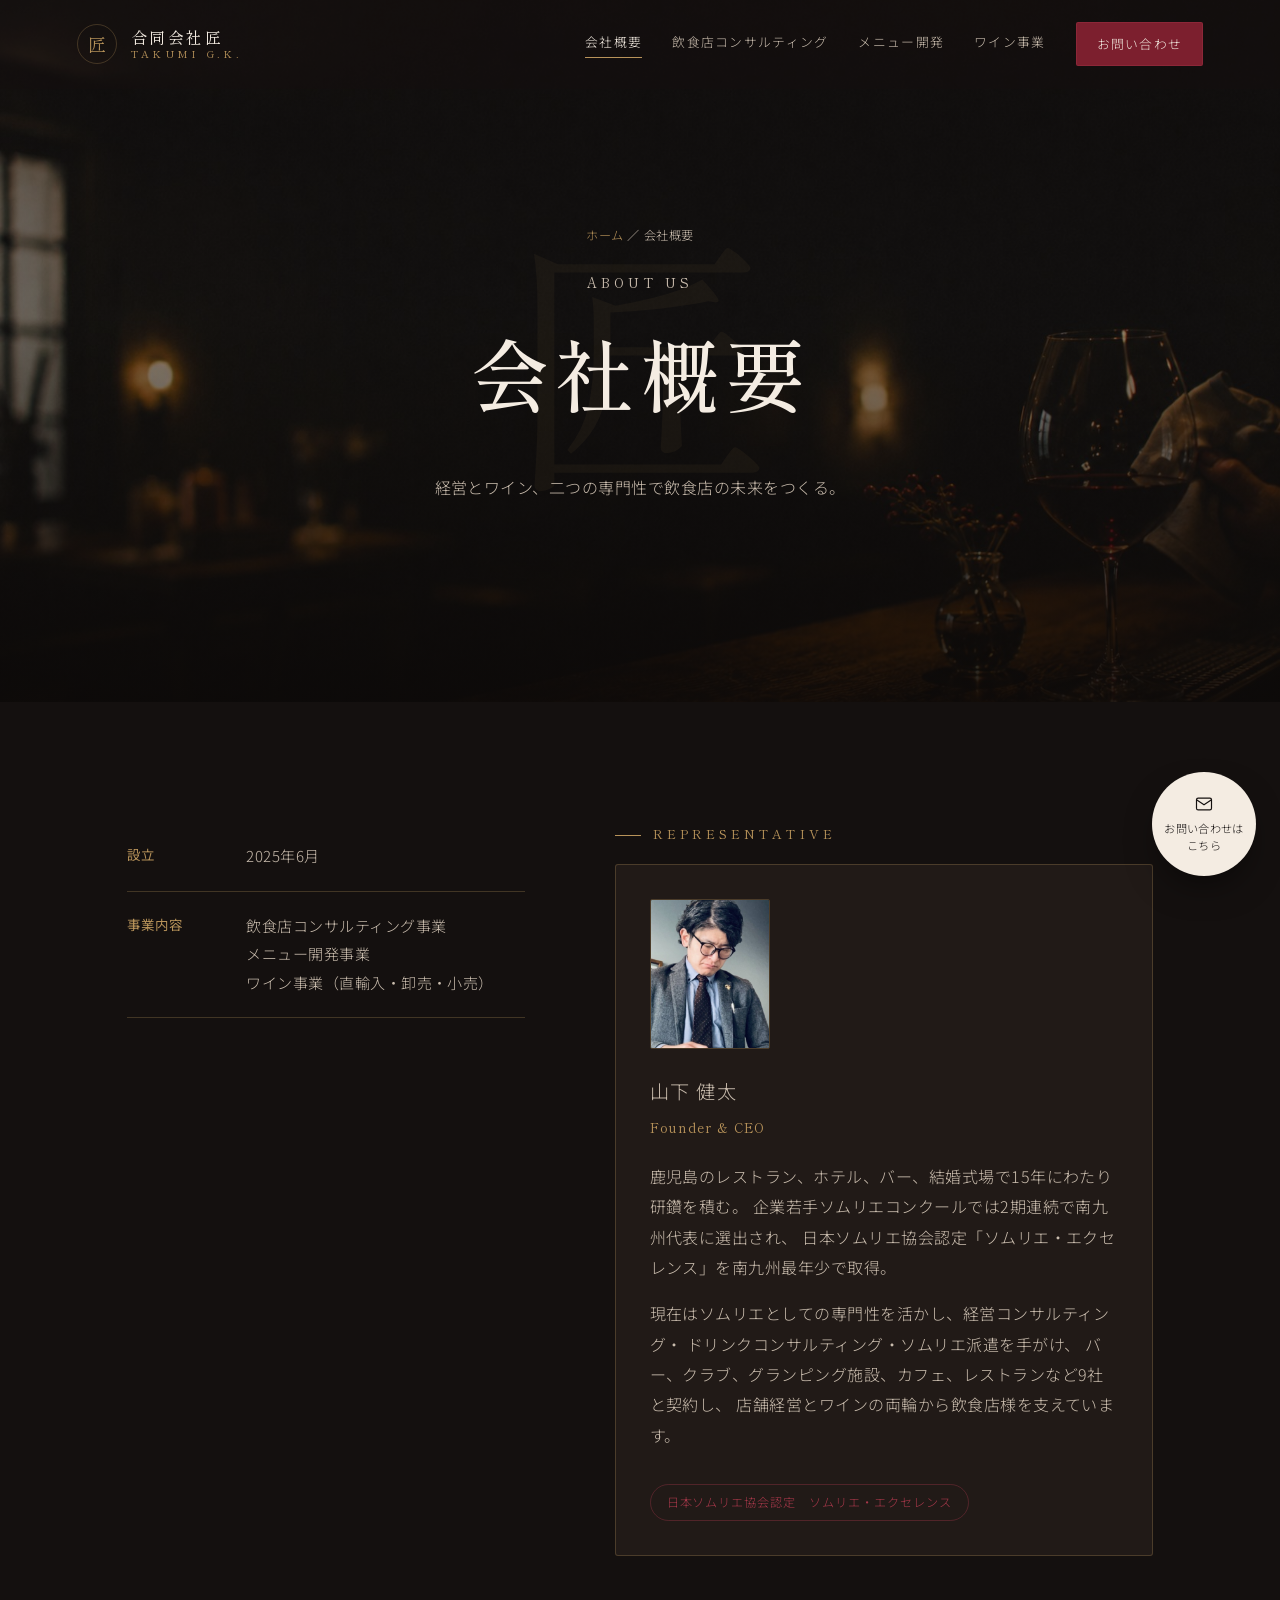
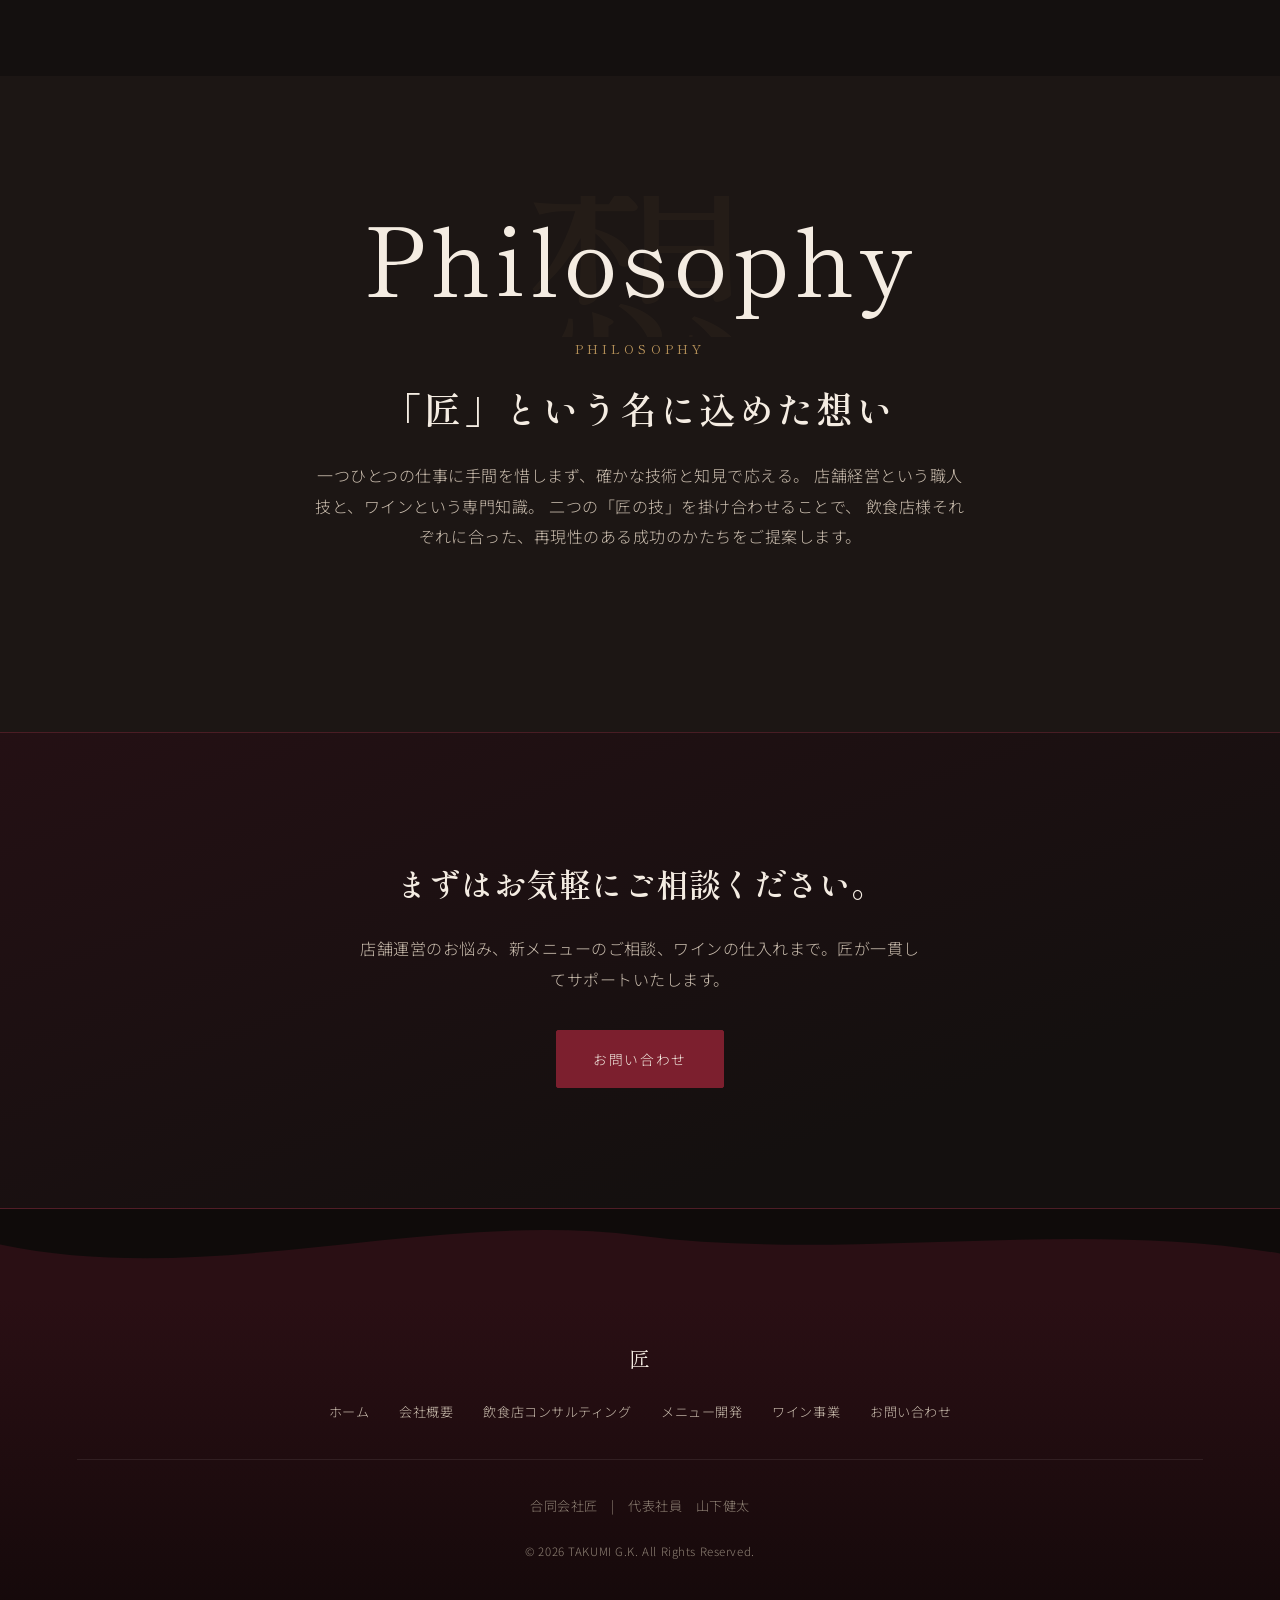
==== commit dcf09086: "Simplify company overview table to founding date and business content Sets the founding date to 2025" ====
--- a/about.html
+++ b/about.html
@@ -53,12 +53,8 @@
       <div class="reveal">
         <table class="info-table">
           <tr>
-            <th>商号</th>
-            <td>合同会社匠（TAKUMI G.K.）</td>
-          </tr>
-          <tr>
-            <th>代表者</th>
-            <td>代表社員　山下健太（ソムリエ・エクセレンス保有）</td>
+            <th>設立</th>
+            <td>2025年6月</td>
           </tr>
           <tr>
             <th>事業内容</th>
@@ -66,41 +62,6 @@
               飲食店コンサルティング事業<br>
               メニュー開発事業<br>
               ワイン事業（直輸入・卸売・小売）
-            </td>
-          </tr>
-          <tr>
-            <th>所在地</th>
-            <td>
-              〒000-0000　○○県○○市○○ ○-○-○
-              <span class="placeholder-note">※実際の所在地をご記入ください</span>
-            </td>
-          </tr>
-          <tr>
-            <th>設立</th>
-            <td>
-              20○○年○月
-              <span class="placeholder-note">※設立年月をご記入ください</span>
-            </td>
-          </tr>
-          <tr>
-            <th>資本金</th>
-            <td>
-              ○○○万円
-              <span class="placeholder-note">※資本金をご記入ください</span>
-            </td>
-          </tr>
-          <tr>
-            <th>電話番号</th>
-            <td>
-              00-0000-0000
-              <span class="placeholder-note">※電話番号をご記入ください</span>
-            </td>
-          </tr>
-          <tr>
-            <th>取引銀行</th>
-            <td>
-              ○○銀行　○○支店
-              <span class="placeholder-note">※任意でご記入ください</span>
             </td>
           </tr>
         </table>
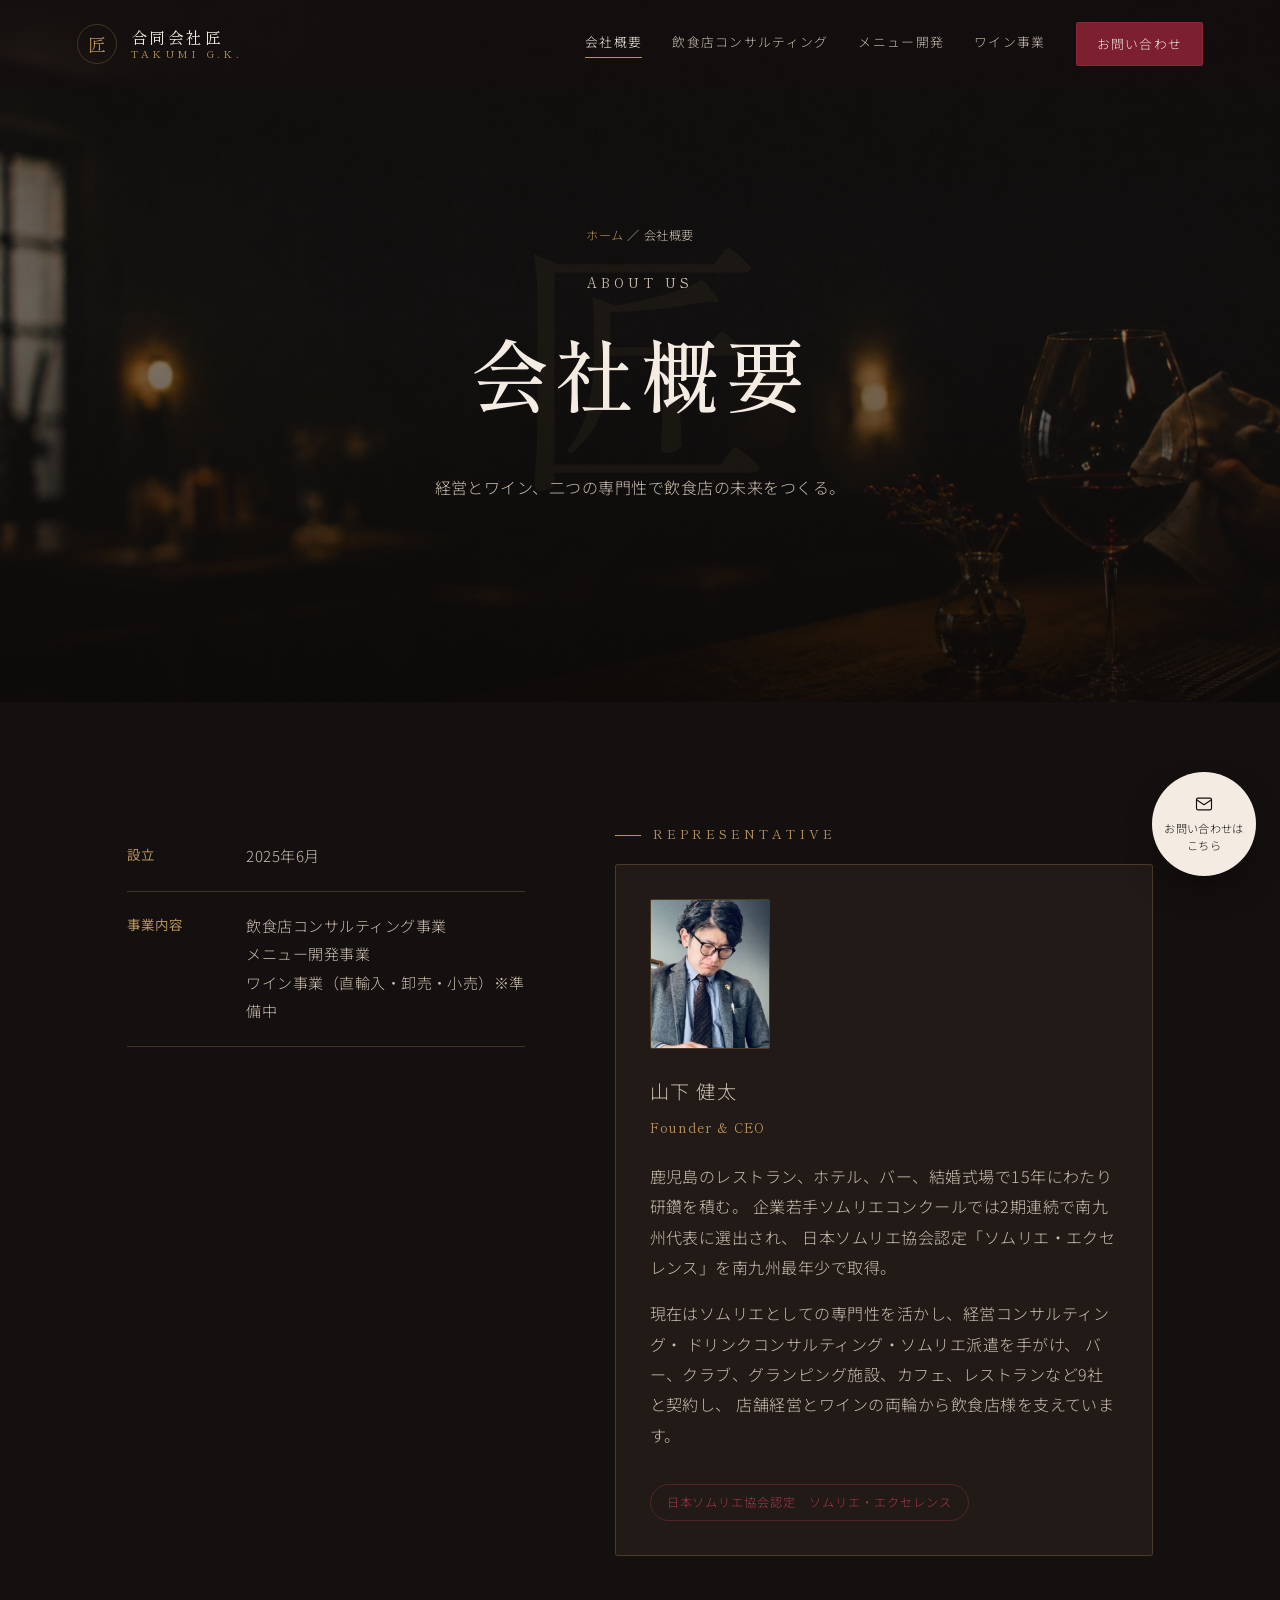
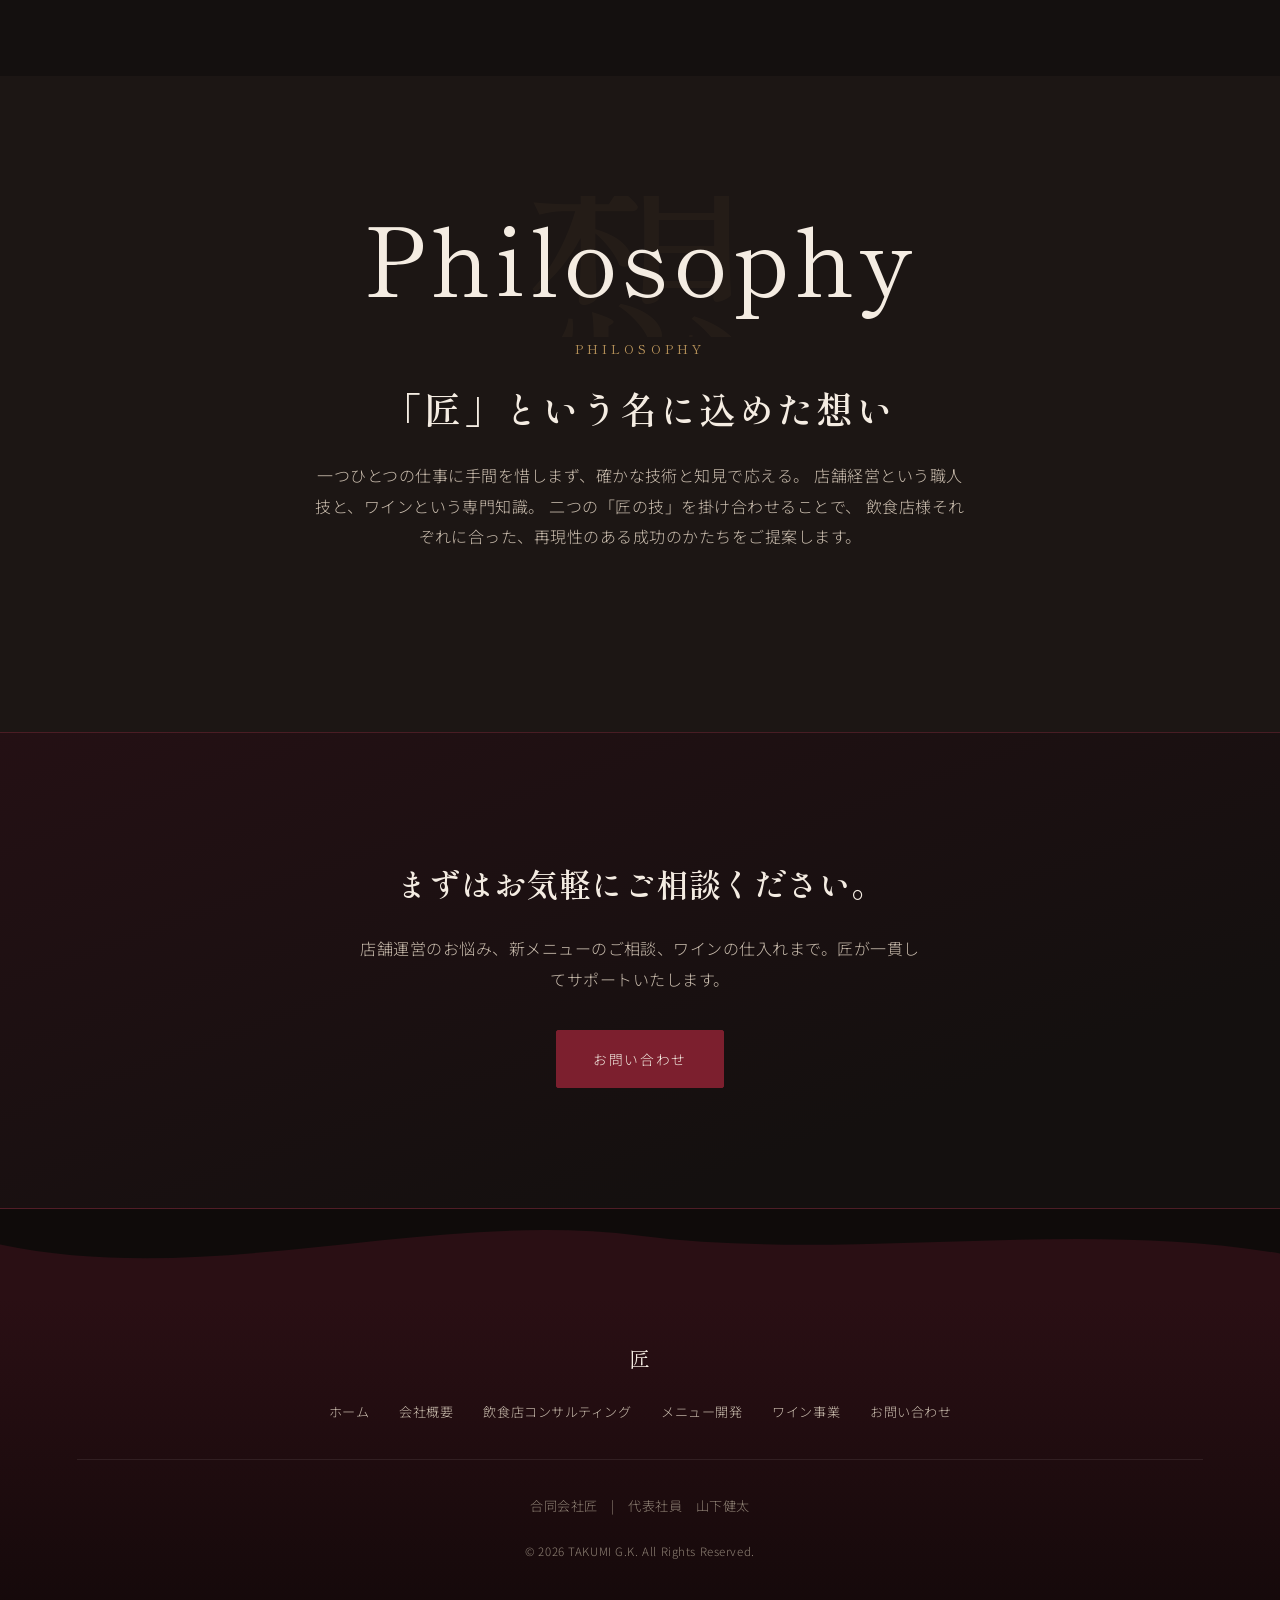
==== commit 3af8a53b: "Reword wine import business copy to reflect it hasn't launched yet Wine direct-import is a future in" ====
--- a/about.html
+++ b/about.html
@@ -61,7 +61,7 @@
             <td>
               飲食店コンサルティング事業<br>
               メニュー開発事業<br>
-              ワイン事業（直輸入・卸売・小売）
+              ワイン事業（直輸入・卸売・小売）※準備中
             </td>
           </tr>
         </table>
--- a/css/style.css
+++ b/css/style.css
@@ -129,7 +129,7 @@
 /* ---------- Hero (home) — sticky "curtain" hero: the next section
    scrolls up over it while it stays pinned, like megui-restaurant.com ---------- */
 .hero{
-  position: sticky; top: 0; z-index: 0; min-height: 92svh;
+  position: relative; min-height: 92svh;
   display:flex; align-items:center; justify-content:center;
   overflow:hidden;
   background:
@@ -486,6 +486,11 @@
   letter-spacing:.1em; cursor:pointer; transition: background .3s var(--ease);
 }
 .submit-btn:hover{ background: var(--wine-light); }
+.submit-btn:disabled{ opacity:.6; cursor:not-allowed; }
+.form-status{ display:none; margin-top:18px; font-size:.86rem; line-height:1.6; }
+.form-status.show{ display:block; }
+.form-status.success{ color: var(--gold); }
+.form-status.error{ color: var(--wine-light); }
 
 /* ---------- Footer ---------- */
 .site-footer{ background: #0f0b0a; position:relative; }
